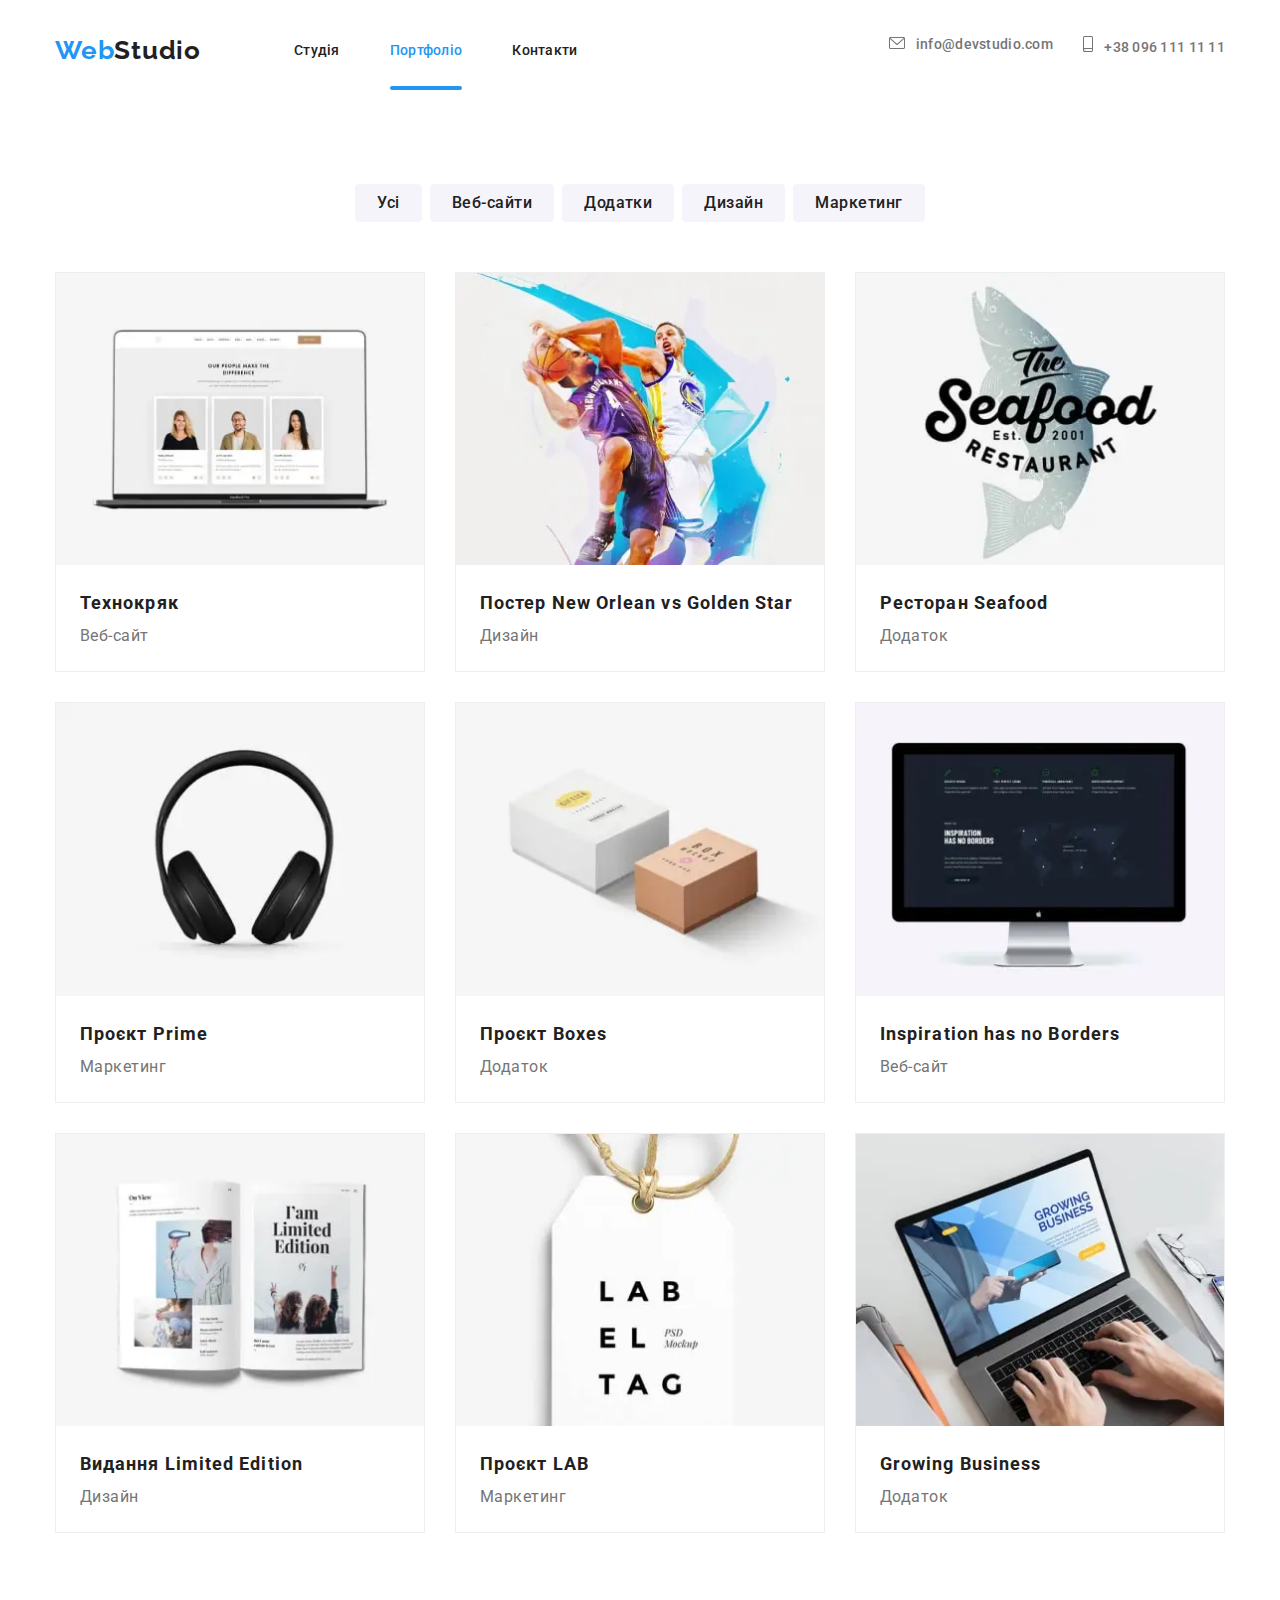
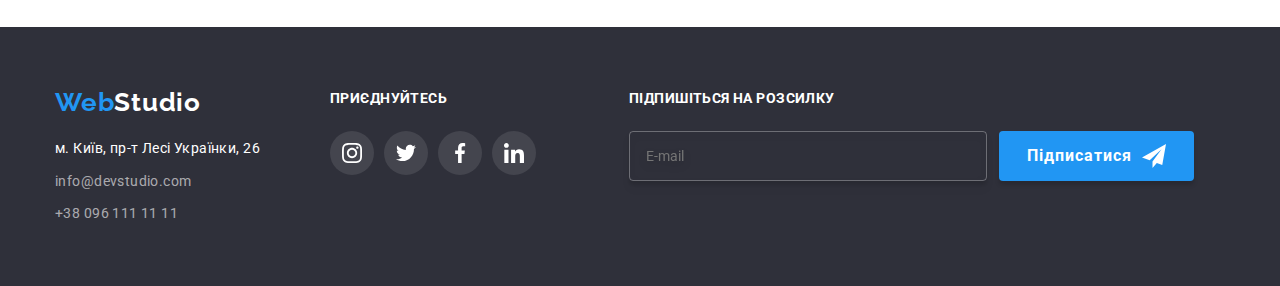
==== portfolio.html @ b82fed61 "Main" ====
<!DOCTYPE html>
<html lang="uk">
<head>
    <meta charset="UTF-8">
    <meta name="viewport" content="width=device-width, initial-scale=1.0">
    <title>Портфоліо</title>
    <link href="https://fonts.googleapis.com/css2?family=Raleway:wght@700&family=Roboto:wght@400;500;700;900&display=swap"
        rel="stylesheet">
    <link rel="stylesheet" href="https://cdnjs.cloudflare.com/ajax/libs/modern-normalize/2.0.0/modern-normalize.min.css">
    <link rel="stylesheet" href="./css/main.min.css">
</head>
<body>
                            <!-- ============================= HEADER ============================= -->
    <header class="header">
        <div class="container header__nav-block">
            <nav class="header__main-nav">
                <a href="./" class="logo">Web<span class="logo__header">Studio</span></a>
                <ul class="header__nav-list">
                    <li class="header__nav-item">
                        <a href="./index.html">Студія</a>
                    </li>
                    <li class="header__nav-item">
                        <a href="./portfolio.html" class="header__nav-active">Портфоліо</a>
                    </li>
                    <li class="header__nav-item">
                        <a href="">Контакти</a>
                        <ul class="submenu">
                            <li class="submenu__item"><a href="" class="submenu__link">Test item 1</a></li>
                            <li class="submenu__item"><a href="" class="submenu__link">Test item 2</a></li>
                            <li class="submenu__item"><a href="" class="submenu__link">Test item 3</a></li>
                            <li class="submenu__item"><a href="" class="submenu__link">Test item 4</a></li>
                            <li class="submenu__item"><a href="" class="submenu__link">Test item 5</a></li>
                            <li class="submenu__item"><a href="" class="submenu__link">Test item 6</a></li>
                        </ul>
                    </li>
                </ul>
            </nav>
            <button class="header__mob-menu-btn js-open-menu" type="button">
                <svg class="header__mob-menu-icon">
                    <use href="./images/sprite.svg#mobile__burger-menu"></use>
                </svg>
            </button>
            <ul class="header__auth-list">
                <li class="header__auth-item">
                    <a href="mailto:info@devstudio.com" class="header__auth-link">
                        <svg class="header__auth-icon-mail">
                            <use href="./images/sprite.svg#icon-header_envelope"></use>
                        </svg>
                        info@devstudio.com
                    </a>
                </li>
                <li class="header__auth-item">
                    <a href="tel:+380961111111" class="header__auth-link">
                        <svg class="header__auth-icon-phone">
                            <use href="./images/sprite.svg#icon-header_smartphone"></use>
                        </svg>
                        +38 096 111 11 11
                    </a>
                </li>
            </ul>
        </div>
        <div class="mobile-menu js-menu-container">
            <button class="mobile-menu__close js-close-menu" type="button">
                <svg class="mobile-menu__icon">
                    <use href="./images/sprite.svg#icon-modal-close"></use>
                </svg>
            </button>
            <ul class="mobile-menu__list">
                <li class="mobile-menu__item">
                    <a href="./index.html" class="header__nav-active">Студія</a>
                </li>
                <li class="mobile-menu__item">
                    <a href="./portfolio.html">Портфоліо</a>
                </li>
                <li class="mobile-menu__item">
                    <a href="">Контакти</a>
                </li>
            </ul>
            <ul class="mobile-menu__auth">
                <li class="auth-menu__phone">
                    <a href="tel:+380961111111" class="auth-menu__link">+38 096 111 11 11</a>
                </li>
                <li class="auth-menu__mail">
                    <a href="mailto:info@devstudio.com" class="auth-menu__link">info@devstudio.com</a>
                </li>
            </ul>
            <ul class="mobile-menu__socials">
                <li class="mobile-menu__socials-item">
                    <a href="https://www.instagram.com" class="socials-item__link">Instagram</a>
                </li>
                <li class="mobile-menu__socials-item">
                    <a href="https://www.twitter.com" class="socials-item__link">Twitter</a>
                </li>
                <li class="mobile-menu__socials-item">
                    <a href="https://www.facebook.com" class="socials-item__link">Facebook</a>
                </li>
                <li class="mobile-menu__socials-item">
                    <a href="https://www.linkedin.com" class="socials-item__link">Linkedin</a>
                </li>
            </ul>
        </div>
    </header>

    <main>
                            <!-- ============================= BUTTONS BLOCK ============================= -->

        <section>
            <div class="container buttn__section">
                <h1 class="section__title visually-hidden">Buttons block</h1>
                <ul class="button__list">
                    <li class="sort__item">
                        <button type="button" class="sort__button">Усі</button>
                    </li>
                    <li class="sort__item">
                        <button type="button" class="sort__button">Веб-сайти</button>
                    </li>
                    <li class="sort__item">
                        <button type="button" class="sort__button">Додатки</button>
                    </li>
                    <li class="sort__item">
                        <button type="button" class="sort__button">Дизайн</button>
                    </li>
                    <li class="sort__item">
                        <button type="button" class="sort__button">Маркетинг</button>
                    </li>
                </ul>
            </div>
        </section>

        <section>
            <div class="container">
                <h2 class="section__title visually-hidden">Grid</h2>
                <ul class="grid">
                    <li class="product">
                        <a href="">
                            <div class="product__thumb">
                                <picture>
                                    <source srcset="./images/img/desktop/port_desk/port_desk1WP.webp 1x, 
                                                    ./images/img/desktop/port_desk/port_desk1@2xWP.webp 2x"
                                                    media="(min-width:1200px)" type="image/webp">
                                    <source srcset="./images/img/desktop/port_desk/port_desk1.jpg 1x, 
                                                    ./images/img/desktop/port_desk/port_desk1@2x.jpg 2x"
                                                    media="(min-width:1200px)">
                                    <source srcset="./images/img/tablet/port_tabl/port_tabl1WP.webp 1x, 
                                                    ./images/img/tablet/port_tabl/port_tabl1@2xWP.webp 2x"
                                                    media="(min-width:768px)" type="image/webp">
                                    <source srcset="./images/img/tablet/port_tabl/port_tabl1.jpg 1x, 
                                                    ./images/img/tablet/port_tabl/port_tabl1@2x.jpg 2x"
                                                    media="(min-width:768px)">
                                    <source srcset="./images/img/mobile/port_mob/port_mob1WP.webp 1x, 
                                                    ./images/img/mobile/port_mob/port_mob1@2xWP.webp 2x"
                                                    media="(min-width:320px)" type="image/webp">
                                    <source srcset="./images/img/mobile/port_mob/port_mob1.jpg 1x, 
                                                    ./images/img/mobile/port_mob/port_mob1@2x.jpg 2x"
                                                    media="(min-width:320px)">
                                    <img src="./images/img/tablet/port_tabl/port_tabl1.jpg" alt="Сладкая булочка">
                                </picture>
                                <div class="product__overlay">
                                    <p class="overlay__text">Ресурс пропонує комплексні пропозиції з різним рівнем функціоналу та сервісів.
                                    Все це дозволить відвідувачу отримати вичерпні відомості про компанію чи приватну особу.</p>
                                </div>
                            </div>
                            <div class="product__meta">
                                <h2 class="product__title">Технокряк</h2>
                                <p class="product__detail">Веб-сайт</p>
                            </div>
                        </a>
                    </li>
                    <li class="product">
                        <a href="">
                            <div class="product__thumb">
                                <picture>
                                    <source srcset="./images/img/desktop/port_desk/port_desk2WP.webp 1x, 
                                                    ./images/img/desktop/port_desk/port_desk2@2xWP.webp 2x"
                                                    media="(min-width:1200px)" type="image/webp">
                                    <source srcset="./images/img/desktop/port_desk/port_desk2.jpg 1x, 
                                                    ./images/img/desktop/port_desk/port_desk2@2x.jpg 2x"
                                                    media="(min-width:1200px)">
                                    <source srcset="./images/img/tablet/port_tabl/port_tabl2WP.webp 1x, 
                                                    ./images/img/tablet/port_tabl/port_tabl2@2xWP.webp 2x"
                                                    media="(min-width:768px)" type="image/webp">
                                    <source srcset="./images/img/tablet/port_tabl/port_tabl2.jpg 1x, 
                                                    ./images/img/tablet/port_tabl/port_tabl2@2x.jpg 2x"
                                                    media="(min-width:768px)">
                                    <source srcset="./images/img/mobile/port_mob/port_mob2WP.webp 1x, 
                                                    ./images/img/mobile/port_mob/port_mob2@2xWP.webp 2x"
                                                    media="(min-width:320px)" type="image/webp">
                                    <source srcset="./images/img/mobile/port_mob/port_mob2.jpg 1x, 
                                                    ./images/img/mobile/port_mob/port_mob2@2x.jpg 2x"
                                                    media="(min-width:320px)">
                                    <img src="./images/img/tablet/port_tabl/port_tabl2.jpg" alt="Сладкая булочка">
                                </picture>
                                <div class="product__overlay">
                                    <p class="overlay__text">Ресурс пропонує комплексні пропозиції з різним рівнем функціоналу та сервісів.
                                        Все це дозволить відвідувачу отримати вичерпні відомості про компанію чи приватну особу.</p>
                                </div>
                            </div>
                            <div class="product__meta">
                                <h2 class="product__title">Постер New Orlean vs Golden Star</h2>
                                <p class="product__detail">Дизайн</p>
                            </div>
                        </a>
                    </li>
                    <li class="product">
                        <a href="">
                            <div class="product__thumb">
                                <picture>
                                    <source srcset="./images/img/desktop/port_desk/port_desk3WP.webp 1x, 
                                                    ./images/img/desktop/port_desk/port_desk3@2xWP.webp 2x"
                                                    media="(min-width:1200px)" type="image/webp">
                                    <source srcset="./images/img/desktop/port_desk/port_desk3.jpg 1x, 
                                                    ./images/img/desktop/port_desk/port_desk3@2x.jpg 2x"
                                                    media="(min-width:1200px)">
                                    <source srcset="./images/img/tablet/port_tabl/port_tabl3WP.webp 1x, 
                                                    ./images/img/tablet/port_tabl/port_tabl3@2xWP.webp 2x"
                                                    media="(min-width:768px)" type="image/webp">
                                    <source srcset="./images/img/tablet/port_tabl/port_tabl3.jpg 1x, 
                                                    ./images/img/tablet/port_tabl/port_tabl3@2x.jpg 2x"
                                                    media="(min-width:768px)">
                                    <source srcset="./images/img/mobile/port_mob/port_mob3WP.webp 1x, 
                                                    ./images/img/mobile/port_mob/port_mob3@2xWP.webp 2x"
                                                    media="(min-width:320px)" type="image/webp">
                                    <source srcset="./images/img/mobile/port_mob/port_mob3.jpg 1x, 
                                                    ./images/img/mobile/port_mob/port_mob3@2x.jpg 2x"
                                                    media="(min-width:320px)">
                                    <img src="./images/img/tablet/port_tabl/port_tabl3.jpg" alt="Сладкая булочка">
                                </picture>
                                <div class="product__overlay">
                                    <p class="overlay__text">Ресурс пропонує комплексні пропозиції з різним рівнем функціоналу та сервісів.
                                        Все це дозволить відвідувачу отримати вичерпні відомості про компанію чи приватну особу.</p>
                                </div>
                            </div>
                            <div class="product__meta">
                                <h2 class="product__title">Ресторан Seafood</h2>
                                <p class="product__detail">Додаток</p>
                            </div>
                        </a>
                    </li>
                    <li class="product">
                        <a href="">
                            <div class="product__thumb">
                                <picture>
                                    <source srcset="./images/img/desktop/port_desk/port_desk4WP.webp 1x, 
                                                    ./images/img/desktop/port_desk/port_desk4@2xWP.webp 2x"
                                                    media="(min-width:1200px)" type="image/webp">
                                    <source srcset="./images/img/desktop/port_desk/port_desk4.jpg 1x, 
                                                    ./images/img/desktop/port_desk/port_desk4@2x.jpg 2x"
                                                    media="(min-width:1200px)">
                                    <source srcset="./images/img/tablet/port_tabl/port_tabl4WP.webp 1x, 
                                                    ./images/img/tablet/port_tabl/port_tabl4@2xWP.webp 2x"
                                                    media="(min-width:768px)" type="image/webp">
                                    <source srcset="./images/img/tablet/port_tabl/port_tabl4.jpg 1x, 
                                                    ./images/img/tablet/port_tabl/port_tabl4@2x.jpg 2x"
                                                    media="(min-width:768px)">
                                    <source srcset="./images/img/mobile/port_mob/port_mob4WP.webp 1x, 
                                                    ./images/img/mobile/port_mob/port_mob4@2xWP.webp 2x"
                                                    media="(min-width:320px)" type="image/webp">
                                    <source srcset="./images/img/mobile/port_mob/port_mob4.jpg 1x, 
                                                    ./images/img/mobile/port_mob/port_mob4@2x.jpg 2x"
                                                    media="(min-width:320px)">
                                    <img src="./images/img/tablet/port_tabl/port_tabl4.jpg" alt="Сладкая булочка">
                                </picture>
                                <div class="product__overlay">
                                    <p class="overlay__text">Ресурс пропонує комплексні пропозиції з різним рівнем функціоналу та сервісів.
                                        Все це дозволить відвідувачу отримати вичерпні відомості про компанію чи приватну особу.</p>
                                </div>
                            </div>
                            <div class="product__meta">
                                <h2 class="product__title">Проєкт Prime</h2>
                                <p class="product__detail">Маркетинг</p>
                            </div>
                        </a>
                    </li>
                    <li class="product">
                        <a href="">
                            <div class="product__thumb">
                                <picture>
                                    <source srcset="./images/img/desktop/port_desk/port_desk5WP.webp 1x, 
                                                    ./images/img/desktop/port_desk/port_desk5@2xWP.webp 2x"
                                                    media="(min-width:1200px)" type="image/webp">
                                    <source srcset="./images/img/desktop/port_desk/port_desk5.jpg 1x, 
                                                    ./images/img/desktop/port_desk/port_desk5@2x.jpg 2x"
                                                    media="(min-width:1200px)">
                                    <source srcset="./images/img/tablet/port_tabl/port_tabl5WP.webp 1x, 
                                                    ./images/img/tablet/port_tabl/port_tabl5@2xWP.webp 2x"
                                                    media="(min-width:768px)" type="image/webp">
                                    <source srcset="./images/img/tablet/port_tabl/port_tabl5.jpg 1x, 
                                                    ./images/img/tablet/port_tabl/port_tabl5@2x.jpg 2x"
                                                    media="(min-width:768px)">
                                    <source srcset="./images/img/mobile/port_mob/port_mob5WP.webp 1x, 
                                                    ./images/img/mobile/port_mob/port_mob5@2xWP.webp 2x"
                                                    media="(min-width:320px)" type="image/webp">
                                    <source srcset="./images/img/mobile/port_mob/port_mob5.jpg 1x, 
                                                    ./images/img/mobile/port_mob/port_mob5@2x.jpg 2x"
                                                    media="(min-width:320px)">
                                    <img src="./images/img/tablet/port_tabl/port_tabl5.jpg" alt="Сладкая булочка">
                                </picture>
                                <div class="product__overlay">
                                    <p class="overlay__text">Ресурс пропонує комплексні пропозиції з різним рівнем функціоналу та сервісів.
                                        Все це дозволить відвідувачу отримати вичерпні відомості про компанію чи приватну особу.</p>
                                </div>
                            </div>
                            <div class="product__meta">
                                <h2 class="product__title">Проєкт Boxes</h2>
                                <p class="product__detail">Додаток</p>
                            </div>
                        </a>
                    </li>
                    <li class="product">
                        <a href="">
                            <div class="product__thumb">
                                <picture>
                                    <source srcset="./images/img/desktop/port_desk/port_desk6WP.webp 1x, 
                                                    ./images/img/desktop/port_desk/port_desk6@2xWP.webp 2x"
                                                    media="(min-width:1200px)" type="image/webp">
                                    <source srcset="./images/img/desktop/port_desk/port_desk6.jpg 1x, 
                                                    ./images/img/desktop/port_desk/port_desk6@2x.jpg 2x"
                                                    media="(min-width:1200px)">
                                    <source srcset="./images/img/tablet/port_tabl/port_tabl6WP.webp 1x, 
                                                    ./images/img/tablet/port_tabl/port_tabl6@2xWP.webp 2x"
                                                    media="(min-width:768px)" type="image/webp">
                                    <source srcset="./images/img/tablet/port_tabl/port_tabl6.jpg 1x, 
                                                    ./images/img/tablet/port_tabl/port_tabl6@2x.jpg 2x"
                                                    media="(min-width:768px)">
                                    <source srcset="./images/img/mobile/port_mob/port_mob6WP.webp 1x, 
                                                    ./images/img/mobile/port_mob/port_mob6@2xWP.webp 2x"
                                                    media="(min-width:320px)" type="image/webp">
                                    <source srcset="./images/img/mobile/port_mob/port_mob6.jpg 1x, 
                                                    ./images/img/mobile/port_mob/port_mob6@2x.jpg 2x"
                                                    media="(min-width:320px)">
                                    <img src="./images/img/tablet/port_tabl/port_tabl6.jpg" alt="Сладкая булочка">
                                </picture>
                                <div class="product__overlay">
                                    <p class="overlay__text">Ресурс пропонує комплексні пропозиції з різним рівнем функціоналу та сервісів.
                                        Все це дозволить відвідувачу отримати вичерпні відомості про компанію чи приватну особу.</p>
                                </div>
                            </div>
                            <div class="product__meta">
                                <h2 class="product__title">Inspiration has no Borders</h2>
                                <p class="product__detail">Веб-сайт</p>
                            </div>
                        </a>
                    </li>
                    <li class="product">
                        <a href="">
                            <div class="product__thumb">
                                <picture>
                                    <source srcset="./images/img/desktop/port_desk/port_desk7WP.webp 1x, 
                                                    ./images/img/desktop/port_desk/port_desk7@2xWP.webp 2x"
                                                    media="(min-width:1200px)" type="image/webp">
                                    <source srcset="./images/img/desktop/port_desk/port_desk7.jpg 1x, 
                                                    ./images/img/desktop/port_desk/port_desk7@2x.jpg 2x"
                                                    media="(min-width:1200px)">
                                    <source srcset="./images/img/tablet/port_tabl/port_tabl7WP.webp 1x, 
                                                    ./images/img/tablet/port_tabl/port_tabl7@2xWP.webp 2x"
                                                    media="(min-width:768px)" type="image/webp">
                                    <source srcset="./images/img/tablet/port_tabl/port_tabl7.jpg 1x, 
                                                    ./images/img/tablet/port_tabl/port_tabl7@2x.jpg 2x"
                                                    media="(min-width:768px)">
                                    <source srcset="./images/img/mobile/port_mob/port_mob7WP.webp 1x, 
                                                    ./images/img/mobile/port_mob/port_mob7@2xWP.webp 2x"
                                                    media="(min-width:320px)" type="image/webp">
                                    <source srcset="./images/img/mobile/port_mob/port_mob7.jpg 1x, 
                                                    ./images/img/mobile/port_mob/port_mob7@2x.jpg 2x"
                                                    media="(min-width:320px)">
                                    <img src="./images/img/tablet/port_tabl/port_tabl7.jpg" alt="Сладкая булочка">
                                </picture>
                                <div class="product__overlay">
                                    <p class="overlay__text">Ресурс пропонує комплексні пропозиції з різним рівнем функціоналу та сервісів.
                                        Все це дозволить відвідувачу отримати вичерпні відомості про компанію чи приватну особу.</p>
                                </div>
                            </div>
                            <div class="product__meta">
                                <h2 class="product__title">Видання Limited Edition</h2>
                                <p class="product__detail">Дизайн</p>
                            </div>
                        </a>
                    </li>
                    <li class="product">
                        <a href="">
                            <div class="product__thumb">
                                <picture>
                                    <source srcset="./images/img/desktop/port_desk/port_desk8WP.webp 1x, 
                                                    ./images/img/desktop/port_desk/port_desk8@2xWP.webp 2x"
                                                    media="(min-width:1200px)" type="image/webp">
                                    <source srcset="./images/img/desktop/port_desk/port_desk8.jpg 1x, 
                                                    ./images/img/desktop/port_desk/port_desk8@2x.jpg 2x"
                                                    media="(min-width:1200px)">
                                    <source srcset="./images/img/tablet/port_tabl/port_tabl8WP.webp 1x, 
                                                    ./images/img/tablet/port_tabl/port_tabl8@2xWP.webp 2x"
                                                    media="(min-width:768px)" type="image/webp">
                                    <source srcset="./images/img/tablet/port_tabl/port_tabl8.jpg 1x, 
                                                    ./images/img/tablet/port_tabl/port_tabl8@2x.jpg 2x"
                                                    media="(min-width:768px)">
                                    <source srcset="./images/img/mobile/port_mob/port_mob8WP.webp 1x, 
                                                    ./images/img/mobile/port_mob/port_mob8@2xWP.webp 2x"
                                                    media="(min-width:320px)" type="image/webp">
                                    <source srcset="./images/img/mobile/port_mob/port_mob8.jpg 1x, 
                                                    ./images/img/mobile/port_mob/port_mob8@2x.jpg 2x"
                                                    media="(min-width:320px)">
                                    <img src="./images/img/tablet/port_tabl/port_tabl8.jpg" alt="Сладкая булочка">
                                </picture>
                                <div class="product__overlay">
                                    <p class="overlay__text">Ресурс пропонує комплексні пропозиції з різним рівнем функціоналу та сервісів.
                                        Все це дозволить відвідувачу отримати вичерпні відомості про компанію чи приватну особу.</p>
                                </div>
                            </div>
                            <div class="product__meta">
                                <h2 class="product__title">Проєкт LAB</h2>
                                <p class="product__detail">Маркетинг</p>
                            </div>
                        </a>
                    </li>
                    <li class="product">
                        <a href="">
                            <div class="product__thumb">
                                <picture>
                                    <source srcset="./images/img/desktop/port_desk/port_desk9WP.webp 1x, 
                                                    ./images/img/desktop/port_desk/port_desk9@2xWP.webp 2x"
                                                    media="(min-width:1200px)" type="image/webp">
                                    <source srcset="./images/img/desktop/port_desk/port_desk9.jpg 1x, 
                                                    ./images/img/desktop/port_desk/port_desk9@2x.jpg 2x"
                                                    media="(min-width:1200px)">
                                    <source srcset="./images/img/tablet/port_tabl/port_tabl9WP.webp 1x, 
                                                    ./images/img/tablet/port_tabl/port_tabl9@2xWP.webp 2x"
                                                    media="(min-width:768px)" type="image/webp">
                                    <source srcset="./images/img/tablet/port_tabl/port_tabl9.jpg 1x, 
                                                    ./images/img/tablet/port_tabl/port_tabl9@2x.jpg 2x"
                                                    media="(min-width:768px)">
                                    <source srcset="./images/img/mobile/port_mob/port_mob9WP.webp 1x, 
                                                    ./images/img/mobile/port_mob/port_mob9@2xWP.webp 2x"
                                                    media="(min-width:320px)" type="image/webp">
                                    <source srcset="./images/img/mobile/port_mob/port_mob9.jpg 1x, 
                                                    ./images/img/mobile/port_mob/port_mob9@2x.jpg 2x"
                                                    media="(min-width:320px)">
                                    <img src="./images/img/tablet/port_tabl/port_tabl9.jpg" alt="Сладкая булочка">
                                </picture>
                                <div class="product__overlay">
                                    <p class="overlay__text">Ресурс пропонує комплексні пропозиції з різним рівнем функціоналу та сервісів.
                                        Все це дозволить відвідувачу отримати вичерпні відомості про компанію чи приватну особу.</p>
                                </div>
                            </div>
                            <div class="product__meta">
                                <h2 class="product__title">Growing Business</h2>
                                <p class="product__detail">Додаток</p>
                            </div>
                        </a>
                    </li>
                </ul>
            </div>
        </section>

    </main>

                            <!-- ============================= FOOTER ============================= -->
    <footer class="footer">
        <div class="footer__container container">
            <div class="footer__address-block">
                <a href="./" class="logo">Web<span class="logo__footer">Studio</span></a>
                <address class="footer__address">
                    <ul class="footer__address__list">
                        <li class="footer__address__item">
                            <p class="footer__address">м. Київ, пр-т Лесі Українки, 26</p>
                        </li>
                        <li class="footer__address__item">
                            <a href="maito:info@devstudio.com" class="footer__address__meta">info@devstudio.com</a>
                        </li>
                        <li class="footer__address__item">
                            <a href="tel:+380961111111" class="footer__address__meta">+38 096 111 11 11</a>
                        </li>
                    </ul>
                </address>
            </div>
            <div class="footer__socials-block">
                <b class="footer__socials__title">приєднуйтесь</b>
                <ul class="footer__socials__list">
                    <li class="footer__socials__item">
                        <a href="https://www.instagram.com/" class="footer__socials__link">
                            <svg class="footer__socials__icon">
                                <use href="./images/sprite.svg#icon-footer1insta"></use>
                            </svg>
                        </a>
                    </li>
                    <li class="footer__socials__item">
                        <a href="https://twitter.com/" class="footer__socials__link">
                            <svg class="footer__socials__icon">
                                <use href="./images/sprite.svg#icon-footer2twi"></use>
                            </svg>
                        </a>
                    </li>
                    <li class="footer__socials__item">
                        <a href="https://www.facebook.com/" class="footer__socials__link">
                            <svg class="footer__socials__icon">
                                <use href="./images/sprite.svg#icon-footer3fb"></use>
                            </svg>
                        </a>
                    </li>
                    <li class="footer__socials__item">
                        <a href="https://www.linkedin.com/" class="footer__socials__link">
                            <svg class="footer__socials__icon">
                                <use href="./images/sprite.svg#icon-footer4lin"></use>
                            </svg>
                        </a>
                    </li>
                </ul>
            </div>
            <div class="footer__signup-block">
                <b class="footer__signup__title">Підпишіться на розсилку</b>
                <form class="footer__signup__form">
                    <input type="email" name="mail" class="footer__signup__field" placeholder="E-mail">
                    <button type="submit" class="button footer__button">
                        <span class="footer__button__text">Підписатися</span>
                        <svg class="footer__signup__icon">
                           <use href="./images/sprite.svg#footer-tg-signup"></use>
                        </svg>                        
                    </button>
                </form>                
            </div>
        </div>
    </footer>

</body>
</html>
---- css/main.min.css ----
:root{--icon-grey: #AFB1B8;--text-grey: #757575;--accent-blue: #2196f3;--main-white: #ffffff;--main-black: #212121;--footer-background: #2F303A;--card-set-gap: 30px}.visually-hidden{position:absolute;clip:rect(1px 1px 1px 1px);clip:rect(1px, 1px, 1px, 1px);padding:0;border:0;height:1px;width:1px;overflow:hidden}body{background-color:var(--main-white);font-family:"Roboto",sans-serif;font-size:14px;line-height:1.71;letter-spacing:.48px;color:var(--main-black)}h1,h2,h3,h4,h5,h6,p{margin:0}ul{margin:0;padding:0;list-style:none;text-decoration:none}a{text-decoration:none;color:inherit}img{display:block;max-width:100%;height:auto}.container{padding-left:15px;padding-right:15px}@media screen and (min-width: 480px){.container{width:480px;margin:0 auto}}@media screen and (min-width: 768px){.container{width:768px}}@media screen and (min-width: 1200px){.container{width:1200px;margin-left:auto;margin-right:auto;margin-bottom:94px}}.logo{font-size:24px;font-weight:700;line-height:normal;letter-spacing:.72px;color:var(--accent-blue);font-family:"Raleway";font-style:normal}.logo__header{color:var(--main-black)}.logo__footer{color:var(--main-white)}@media screen and (min-width: 1200px){.logo{font-size:26px;letter-spacing:.78px}}.button{cursor:pointer;text-decoration:none;font-family:inherit;text-align:center;border:none}.section__title{font-size:36px;font-weight:700;line-height:normal;letter-spacing:1.08px;color:var(--main-black);text-align:center;font-style:normal;margin-bottom:50px}.backdrop{position:fixed;top:0;left:0;width:100%;height:100%;background:rgba(0,0,0,.2);opacity:1;transition:opacity 500ms cubic-bezier(0.4, 0, 0.2, 1)}.backdrop.is-hidden{opacity:0;pointer-events:none}.hp__modal{position:absolute;top:50%;left:50%;transform:translate(-50%, -50%);border-radius:4px;background-color:var(--main-white);box-shadow:0px 2px 1px 0px rgba(0,0,0,.2),0px 1px 1px 0px rgba(0,0,0,.14),0px 1px 3px 0px rgba(0,0,0,.12)}@media screen and (max-width: 767px){.hp__modal{max-width:450px;height:609px}}@media screen and (min-width: 1199px){.hp__modal{width:528px;height:581px}}.modal__close-button{position:absolute;display:block;width:30px;height:30px;border-radius:50%;top:8px;right:8px;border:1px solid rgba(0,0,0,.1);background-color:var(--main-white);display:flex;justify-content:center;align-items:center}.modal__close-icon{width:18px;height:18px;fill:var(--main-black)}.modal__close-button:hover .modal__close-icon{fill:var(--accent-blue)}@media screen and (max-width: 767px){.header__nav-list{display:none}.header__auth-list{display:none}}.header-port{border-bottom:1px solid #eee}.header__nav-block{display:flex;align-items:center;margin-bottom:0px;padding-top:10px}@media screen and (max-width: 767px){.header__nav-block{padding-bottom:10px}}.header__mob-menu-icon{width:40px;height:40px;fill:var(--main-black)}.header__mob-menu-btn{margin-left:auto;background-color:rgba(0,0,0,0);border:none;padding:0;width:40px;height:40px}@media screen and (min-width: 768px){.header__mob-menu-btn{display:none}}.header__main-nav{display:flex;align-items:center}@media screen and (min-width: 768px){.header__nav-list{display:flex;margin-left:88px}}@media screen and (min-width: 768px)and (min-width: 1200px){.header__nav-list{margin-left:93px}}@media screen and (min-width: 768px){.header__auth-list{display:flex;margin-left:auto}}.header__nav-item{font-size:14px;font-weight:500;line-height:normal;letter-spacing:.28px;position:relative;display:block;padding-top:32px;padding-bottom:32px;transition:color 250ms cubic-bezier(0.4, 0, 0.2, 1)}.header__nav-item__nav-item-active{color:var(--accent-blue)}.header__nav-item+.header__nav-item{margin-left:50px}.header__nav-item:hover,.header__nav-item:focus{color:var(--accent-blue)}.header__nav-active{color:var(--accent-blue)}.header__nav-active::after{content:"";position:absolute;display:block;left:0;bottom:0;width:100%;height:4px;border-radius:2px;background-color:var(--accent-blue);transform:scaleX(1);transition:transform 500ms cubic-bezier(0.4, 0, 0.2, 1)}.header__nav-active:hover::after,.header__nav-active:focus::after{transform:scaleX(2)}@media screen and (min-width: 768px){.header__auth-list{display:flex;margin-left:auto}}@media screen and (max-width: 1199px){.header__auth-list{flex-direction:column}}.header__auth-item{font-size:14px;font-weight:500;line-height:normal;letter-spacing:.28px;color:var(--text-grey);margin-bottom:10px}@media screen and (min-width: 1200px){.header__auth-item+.header__auth-item{margin-left:30px}}.header__auth-link{transition:color 250ms cubic-bezier(0.4, 0, 0.2, 1)}.header__auth-link:hover,.header__auth-link:focus{color:var(--accent-blue)}.header__auth-icon-mail{fill:var(--text-grey);width:16px;height:12px;margin-right:8px}.header__auth-link:hover .header__auth-icon-mail{fill:var(--accent-blue)}.header__auth-icon-phone{fill:var(--text-grey);width:10px;height:16px;margin-right:8px}.header__auth-link:hover .header__auth-icon-phone{fill:var(--accent-blue)}.submenu{position:absolute;padding:0;margin:0;background-color:rgba(245,244,250,.3);display:none;border:2px solid var(--accent-blue);top:100%;left:0}.header__nav-item:hover .submenu{display:block}.submenu__item{padding-top:10px;padding-bottom:10px;width:164px;text-transform:uppercase;color:var(--main-black);transition:color 500ms cubic-bezier(0.4, 0, 0.2, 1)}.submenu__item:hover{color:var(--accent-blue)}.mobile-menu{position:fixed;top:0;left:50%;transform:translateX(-50%);transition:transform 250ms cubic-bezier(0.4, 0, 0.2, 1);width:100vw;height:100vh;max-width:480px;background-color:bisque;opacity:0;visibility:none;pointer-events:none;padding-top:48px;padding-bottom:48px;padding-left:20px}.mobile-menu__close{position:absolute;top:10px;right:15px;width:40px;height:40px;border:none;background:rgba(0,0,0,0);padding:0}.mobile-menu__icon{width:40px;height:40px}.is-open{opacity:1;visibility:visible;pointer-events:auto}.mobile-menu__item{font-size:40px;font-weight:500;line-height:normal;letter-spacing:.8px;color:var(--main-black)}.mobile-menu__item+.mobile-menu__item{margin-top:32px}.mobile-menu__item:hover,.mobile-menu__item:focus{color:var(--accent-blue)}.mobile-menu__auth{margin-top:260px;margin-bottom:64px}.auth-menu__phone{font-size:34px;font-weight:500;line-height:normal;letter-spacing:.68px;color:var(--accent-blue);margin-bottom:32px}.auth-menu__mail{font-size:24px;font-weight:500;line-height:normal;letter-spacing:.48px;color:var(--text-grey)}.mobile-menu__socials{display:flex;align-items:center}.mobile-menu__socials-item{display:flex;align-items:center}.mobile-menu__socials-item:not(:last-child)::after{content:"";display:inline-block;width:1px;height:22px;background:rgba(33,33,33,.2);margin-left:10px;margin-right:10px}.socials-item__link{font-size:18px;font-weight:500;line-height:1.22;letter-spacing:.36px;color:var(--accent-blue)}.hero{background-repeat:no-repeat;background-size:cover;background-position:center;text-align:center;margin-left:auto;margin-right:auto}@media screen and (max-width: 767px){.hero{max-width:480px;padding-top:118px;padding-bottom:118px;background-image:linear-gradient(to right, rgba(47, 48, 58, 0.4), rgba(47, 48, 58, 0.4)),url(../../images/img/mobile/hero_fon_mob.jpg)}}@media screen and (max-width: 767px)and (min-device-pixel-ratio: 2),screen and (max-width: 767px)and (min-resolution: 192dpi),screen and (max-width: 767px)and (min-resolution: 2dppx){.hero{background-image:linear-gradient(to right, rgba(47, 48, 58, 0.4), rgba(47, 48, 58, 0.4)),url(../../images/img/mobile/hero_fon_mob@2x.jpg)}}@media screen and (min-width: 768px)and (max-width: 1199px){.hero{width:768px;padding:118px 204px;background-image:linear-gradient(0deg, rgba(47, 48, 58, 0.4), rgba(47, 48, 58, 0.4)),url(../../images/img/tablet/hero_fon_tab.jpg)}}@media screen and (min-width: 768px)and (max-width: 1199px)and (min-device-pixel-ratio: 2),screen and (min-width: 768px)and (max-width: 1199px)and (min-resolution: 192dpi),screen and (min-width: 768px)and (max-width: 1199px)and (min-resolution: 2dppx){.hero{background-image:linear-gradient(0deg, rgba(47, 48, 58, 0.4), rgba(47, 48, 58, 0.4)),url(../../images/img/tablet/hero_fon_tab@2x.jpg)}}@media screen and (min-width: 1200px){.hero{max-width:1600px;height:600px;padding-top:200px;margin-bottom:94px;background-image:linear-gradient(0deg, rgba(47, 48, 58, 0.4), rgba(47, 48, 58, 0.4)),url(../../images/img/desktop/hero_fon_desk.jpg)}}@media screen and (min-width: 1200px)and (min-device-pixel-ratio: 2),screen and (min-width: 1200px)and (min-resolution: 192dpi),screen and (min-width: 1200px)and (min-resolution: 2dppx){.hero{background-image:linear-gradient(0deg, rgba(47, 48, 58, 0.4), rgba(47, 48, 58, 0.4)),url(../../images/img/desktop/hero_fon_desk@2x.jpg)}}.hero__title{margin-bottom:30px;color:var(--main-white);text-align:center;font-style:normal;text-transform:uppercase}@media screen and (max-width: 1199px){.hero__title{font-size:26px;font-weight:900;line-height:1.61;letter-spacing:1.56px}}@media screen and (min-width: 1200px){.hero__title{font-size:44px;font-weight:900;line-height:1.36;letter-spacing:2.64px}}.hero__button{display:inline-block;font-size:16px;font-weight:700;line-height:1.8;letter-spacing:.96px;background-color:var(--accent-blue);color:var(--main-white);text-align:center;border-radius:4px;box-shadow:0px 4px 4px 0px rgba(0,0,0,.15);transition:color 250ms cubic-bezier(0.4, 0, 0.2, 1) 250ms,background-color 250ms cubic-bezier(0.4, 0, 0.2, 1)}.hero__button:hover,.hero__button:focus{color:var(--accent-blue);background-color:var(--main-white)}@media screen and (max-width: 1199px){.hero__button{padding:10px 24px}}@media screen and (min-width: 1200px){.hero__button{padding:10px 32px}}@media only screen and (max-width: 1199px){.pref__list{margin-top:60px}}@media only screen and (min-width: 768px){.pref__list{display:flex;flex-wrap:wrap}}@media screen and (min-width: 768px){.pref__item:nth-child(2n+0){margin-left:30px}}@media screen and (min-width: 1200px){.pref__item+.pref__item{margin-left:30px}}.pref__blocks{display:flex;justify-content:center;align-items:center;width:100%;height:120px;border-radius:4px;background:#f5f4fa;margin-bottom:30px}@media only screen and (min-width: 480px){.pref__blocks{width:450px}}@media only screen and (min-width: 768px){.pref__blocks{width:354px}}@media only screen and (min-width: 1200px){.pref__blocks{width:270px}}.pref__icon{width:70px;height:70px}.pref__heading{font-size:14px;font-weight:700;line-height:normal;letter-spacing:.42px;color:var(--main-black);text-transform:uppercase;margin-bottom:10px;text-align:center}@media screen and (min-width: 768px){.pref__heading{text-align:left}}.pref__description{font-size:14px;font-weight:400;line-height:1.7;letter-spacing:.42px;color:var(--text-grey);margin-bottom:30px}@media only screen and (min-width: 768px){.pref__description{width:354px}}@media only screen and (min-width: 1200px){.pref__description{width:270px}}@media screen and (max-width: 1199px){.wedo__section{display:none}}.wedo__list{display:flex}.wedo__item+.wedo__item{margin-left:30px}.wedo__thumbs{position:relative;overflow:hidden}.wedo__label{position:absolute;bottom:0;padding-top:27px;height:70px;width:100%;text-align:center;text-transform:uppercase;font-size:14px;font-weight:700;line-height:normal;letter-spacing:.42px;background:rgba(47,48,58,.8);color:var(--main-white);transition:transform 500ms cubic-bezier(0.4, 0, 0.2, 1)}.wedo__thumbs:hover .wedo__label{transform:translateY(100%)}.team__section{background:#f5f4fa}.team__section .container{margin-bottom:0px}@media screen and (max-width: 1199px){.team__section{padding-top:60px;padding-bottom:60px}}@media screen and (min-width: 1200px){.team__section{padding-top:60px;padding-bottom:94px}}@media screen and (max-width: 1199px){.team__title{font-size:28px;font-weight:700;line-height:normal;letter-spacing:.84px;margin-bottom:30px}}@media screen and (min-width: 1200px){.team__title{font-size:36px;font-weight:700;line-height:normal;letter-spacing:1.08px;margin-bottom:30px}}@media screen and (min-width: 768px){.team__list{display:flex;flex-wrap:wrap}}.team__item{margin-left:auto;margin-right:auto}.team__item:not(:last-child){margin-bottom:30px}@media screen and (max-width: 449px){.team__item{width:100%}}@media screen and (min-width: 450px)and (max-width: 767px){.team__item{width:450px}}@media screen and (min-width: 768px)and (max-width: 1199px){.team__item{width:354px}}@media screen and (min-width: 1200px){.team__item .team__item+.team__item{margin-left:30px}}@media screen and (min-width: 768px)and (max-width: 1199px){.team__item:nth-child(2n+0){margin-left:30px}}.team__card{border-radius:0px 0px 4px 4px;background:var(--main-white)}.team__card:hover{box-shadow:0px 2px 1px 0px rgba(0,0,0,.2),0px 1px 1px 0px rgba(0,0,0,.14),0px 1px 3px 0px rgba(0,0,0,.12)}.team__meta{padding:30px 32px}.team__name{font-size:16px;font-weight:500;line-height:normal;letter-spacing:.48px;color:var(--main-black);text-align:center}.team__position{margin-top:10px;font-size:16px;font-weight:400;line-height:normal;letter-spacing:.48px;color:var(--text-grey);text-align:center}.team__socials{display:flex;margin-top:16px;justify-content:center}.team__social-item{display:flex;justify-content:center;align-items:center;height:44px;width:44px;border-radius:50%;transition:background-color 500ms cubic-bezier(0.4, 0, 0.2, 1)}.team__social-item:hover{background-color:var(--accent-blue)}.team__social-item+.team__social-item{margin-left:10px}.team__icon{height:20px;width:20px;fill:var(--icon-grey);transition:fill 500ms cubic-bezier(0.4, 0, 0.2, 1) 250ms}.team__social-item:hover .team__icon{fill:var(--main-white)}@media screen and (max-width: 1199px){.clients__section{padding-top:60px;padding-bottom:60px}}@media screen and (min-width: 1200px){.clients__section{padding-top:94px}}.clients__list{display:flex}@media screen and (max-width: 1199px){.clients__list{flex-wrap:wrap;gap:30px}}.client__item{flex:1 1 calc(50% - 30px);padding:16px 32px;border:1px solid var(--icon-grey);display:flex;justify-content:center;align-items:center}.client__item:hover{border-color:var(--accent-blue)}@media screen and (min-width: 768px)and (max-width: 1199px){.client__item{flex-basis:calc(33.3333333333% - 60px)}}@media screen and (min-width: 1200px){.client__item+.client__item{margin-left:30px}}.client__link{display:flex;justify-content:center;align-items:center}.client__icon{width:106px;height:60px;fill:var(--icon-grey)}.client__item:hover .client__icon{fill:var(--accent-blue)}.footer{background-color:var(--footer-background)}.footer__container{display:flex;margin-bottom:0;padding-top:60px;padding-bottom:60px}@media screen and (max-width: 767px){.footer__container{flex-direction:column;align-items:center}}@media screen and (min-width: 768px)and (max-width: 1199px){.footer__container{flex-wrap:wrap;justify-content:center}}.footer__address-block{display:flex;flex-direction:column}@media screen and (max-width: 1199px){.footer__address-block{align-items:center;text-align:center}}.footer__address__list{margin-top:20px}.footer__address{font-size:14px;font-weight:400;line-height:1.7;letter-spacing:.42px;color:var(--main-white);font-style:normal}.footer__address__meta{font-size:14px;font-weight:400;line-height:1.7;letter-spacing:.42px;color:rgba(255,255,255,.6);font-style:normal}.footer__address__item+.footer__address__item{margin-top:9px}@media screen and (max-width: 767px){.footer__socials-block{margin-top:60px;text-align:center}}@media screen and (min-width: 768px)and (max-width: 1199px){.footer__socials-block{margin-left:165px;text-align:center}}@media screen and (min-width: 1199px){.footer__socials-block{margin-left:70px}}.footer__socials__title{font-size:14px;font-weight:700;line-height:normal;letter-spacing:.42px;color:var(--main-white);text-transform:uppercase}.footer__socials__list{display:flex;margin-top:20px}.footer__socials__item+.footer__socials__item{margin-left:10px}.footer__socials__link{display:flex;justify-content:center;align-items:center;height:44px;width:44px;border-radius:50%;background-color:rgba(255,255,255,.1);transition:background-color 500ms cubic-bezier(0.4, 0, 0.2, 1)}.footer__socials__link:hover{background-color:var(--accent-blue)}.footer__socials__icon{height:20px;width:20px}@media screen and (max-width: 1199px){.footer__signup-block{margin-top:60px;text-align:center;align-items:center}}@media screen and (min-width: 1200px){.footer__signup-block{margin-left:93px}}.footer__signup__title{font-size:14px;font-weight:700;line-height:normal;letter-spacing:.42px;color:var(--main-white);text-transform:uppercase}.footer__signup__form{display:flex}@media screen and (max-width: 1199px){.footer__signup__form{flex-direction:column;align-items:center;justify-content:center}}.footer__signup__field{display:block;margin-top:20px;padding:15px 16px;height:50px;border-radius:4px;border:1px solid rgba(255,255,255,.3);background:rgba(33,150,243,0);box-shadow:0px 4px 4px 0px rgba(0,0,0,.15);filter:drop-shadow(0px 4px 4px rgba(0, 0, 0, 0.15));color:var(--text-grey)}.footer__signup__field:focus-within{outline:none}@media screen and (max-width: 449px){.footer__signup__field{width:100%}}@media screen and (min-width: 450px)and (max-width: 1199px){.footer__signup__field{width:450px}}@media screen and (min-width: 1199px){.footer__signup__field{width:358px}}.footer__button{display:flex;align-items:center;margin-top:20px;padding:10px 28px;background-color:var(--accent-blue);color:var(--main-white);text-align:center;border-radius:4px;box-shadow:0px 4px 4px 0px rgba(0,0,0,.15)}@media screen and (max-width: 767px){.footer__button{max-width:200px}}@media screen and (min-width: 1199px){.footer__button{margin-left:12px}}.footer__button__text{font-size:16px;font-weight:700;line-height:1.87;letter-spacing:.96px;text-align:center}.footer__signup__icon{width:24px;height:24px;margin-left:10px}.modal__form{padding:40px;margin-left:auto;margin-right:auto}@media screen and (max-width: 449px){.modal__form{width:100vw;height:609px}}@media screen and (min-width: 450px)and (max-width: 767px){.modal__form{width:450px;height:609px}}@media screen and (min-width: 1199px){.modal__form{width:528px;height:581px}}.modal__title{display:block;margin-bottom:30px;font-size:20px;font-weight:700;line-height:1.5;letter-spacing:.6px;color:var(--main-black);text-align:center}.form__field{position:relative;display:flex;flex-direction:column}.form__label{font-size:12px;font-weight:400;line-height:normal;letter-spacing:.12px;position:absolute;top:12px;left:42px;color:var(--text-grey);transition:transform 500ms cubic-bezier(0.4, 0, 0.2, 1)}.form__field:hover .form__label,.form__field:focus-within .form__label{color:var(--accent-blue)}.form__input{height:40px;margin:0;padding:0;margin-bottom:28px;padding-left:42px;border-radius:4px;border:1px solid rgba(33,33,33,.2)}.form__input:hover,.form__input:focus-within{outline:none;border-color:var(--accent-blue)}.form__input:focus+.form__label,.form__input:not(:placeholder-shown)+.form__label{transform:translateY(-30px) translateX(-30px)}.form__icon{position:absolute;top:11px;left:12px;width:18px;height:18px;fill:var(--main-black)}.form__field:hover .form__icon,.form__field:focus-within .form__icon{fill:var(--accent-blue)}.form__comment{resize:none;height:120px;margin:0;padding:0;border-radius:4px;border:1px solid rgba(33,33,33,.2);padding:12px 42px}.form__checkbox__label{display:block;margin-top:20px;margin-left:9px;font-size:12px;font-weight:400;line-height:normal;letter-spacing:.36px;color:var(--icon-grey);font-style:normal}@media screen and (min-width: 1200px){.form__checkbox__label{font-size:14px;font-weight:400;line-height:1.71;letter-spacing:.42px}}.form__checkbox{position:absolute;height:1px;width:1px;margin:-1px;border:0;padding:0;clip:rect(0 0 0 0);overflow:hidden}.form__checkbox__icon{display:inline-block;margin-right:7px;width:16px;height:15px;outline:none;outline:1px solid var(--main-black);border-radius:4px}.form__checkbox:checked+.form__checkbox__icon{background-color:var(--accent-blue);background-image:url(../images/checkbox_checked.svg);background-size:contain;background-repeat:no-repeat;background-origin:border-box}.form__link{color:var(--accent-blue);text-decoration-line:underline}.modal__button{display:block;margin-top:30px;margin-left:auto;margin-right:auto;padding:10px 52px;border:none;color:var(--main-white);background-color:var(--accent-blue);border-radius:4px;font-size:16px;font-weight:700;line-height:1.87;letter-spacing:.96px;text-align:center;font-style:normal}.modal__button:hover{box-shadow:0px 4px 4px 0px rgba(0,0,0,.15)}@media screen and (max-width: 767px){.buttn__section{padding-top:60px;padding-bottom:40px}}@media screen and (min-width: 768px)and (max-width: 1199px){.buttn__section{padding-top:60px;padding-bottom:30px}}@media screen and (min-width: 1200px){.buttn__section{padding-top:94px;margin-bottom:50px}}.button__list{display:flex;justify-content:center;gap:15px 8px}@media screen and (max-width: 767px){.button__list{flex-wrap:wrap;justify-content:flex-start}}.sort__button{display:inline-block;padding:6px 22px;border-radius:4px;border:none;font-size:16px;font-weight:500;line-height:1.62;letter-spacing:.48px;text-align:center;background-color:#f5f4fa;color:var(--main-black);transition:color 250ms cubic-bezier(0.4, 0, 0.2, 1) 250ms,background-color 250ms cubic-bezier(0.4, 0, 0.2, 1)}.sort__button:hover,.sort__button:focus{color:var(--main-white);background-color:var(--accent-blue);box-shadow:0px 2px 2px 0px rgba(0,0,0,.12),0px 1px 2px 0px rgba(0,0,0,.08),0px 3px 1px 0px rgba(0,0,0,.1)}@media screen and (max-width: 767px){.grid{margin-bottom:30px}}@media screen and (min-width: 768px)and (max-width: 1199px){.grid{display:flex;flex-wrap:wrap;gap:30px;margin-bottom:60px}}@media screen and (min-width: 1200px){.grid{display:flex;flex-wrap:wrap;margin-top:calc(-1*var(--card-set-gap));margin-left:calc(-1*var(--card-set-gap))}}.product{border:1px solid #eee;background:#fff}.product:hover{box-shadow:1px 4px 6px 0px rgba(0,0,0,.16),0px 4px 4px 0px rgba(0,0,0,.06),0px 1px 1px 0px rgba(0,0,0,.12)}@media screen and (max-width: 767px){.product{margin-bottom:30px}}@media screen and (min-width: 768px){.product{flex-basis:calc(50% - 30px)}}@media screen and (min-width: 1200px){.product{flex-basis:calc(33.3333333333% - 30px);margin-left:var(--card-set-gap);margin-top:var(--card-set-gap)}}.product__meta{padding:20px 24px}.product__meta .product__title{font-size:18px;font-weight:700;line-height:2;letter-spacing:1.08px}.product__meta .product__detail{font-size:16px;font-weight:400;line-height:1.87;letter-spacing:.48px;color:var(--text-grey)}.product__thumb{position:relative;overflow:hidden}.product__overlay{position:absolute;display:inline-block;width:100%;height:100%;bottom:0;left:0;background:rgba(33,150,243,.9);transform:translateY(101%);transition:transform 750ms cubic-bezier(0.4, 0, 0.2, 1)}.product:hover .product__overlay{transform:translateY(0)}.overlay__text{padding:63px 24px;font-size:18px;font-weight:400;line-height:1.5;letter-spacing:.54px;color:var(--main-white)}/*# sourceMappingURL=main.min.css.map */
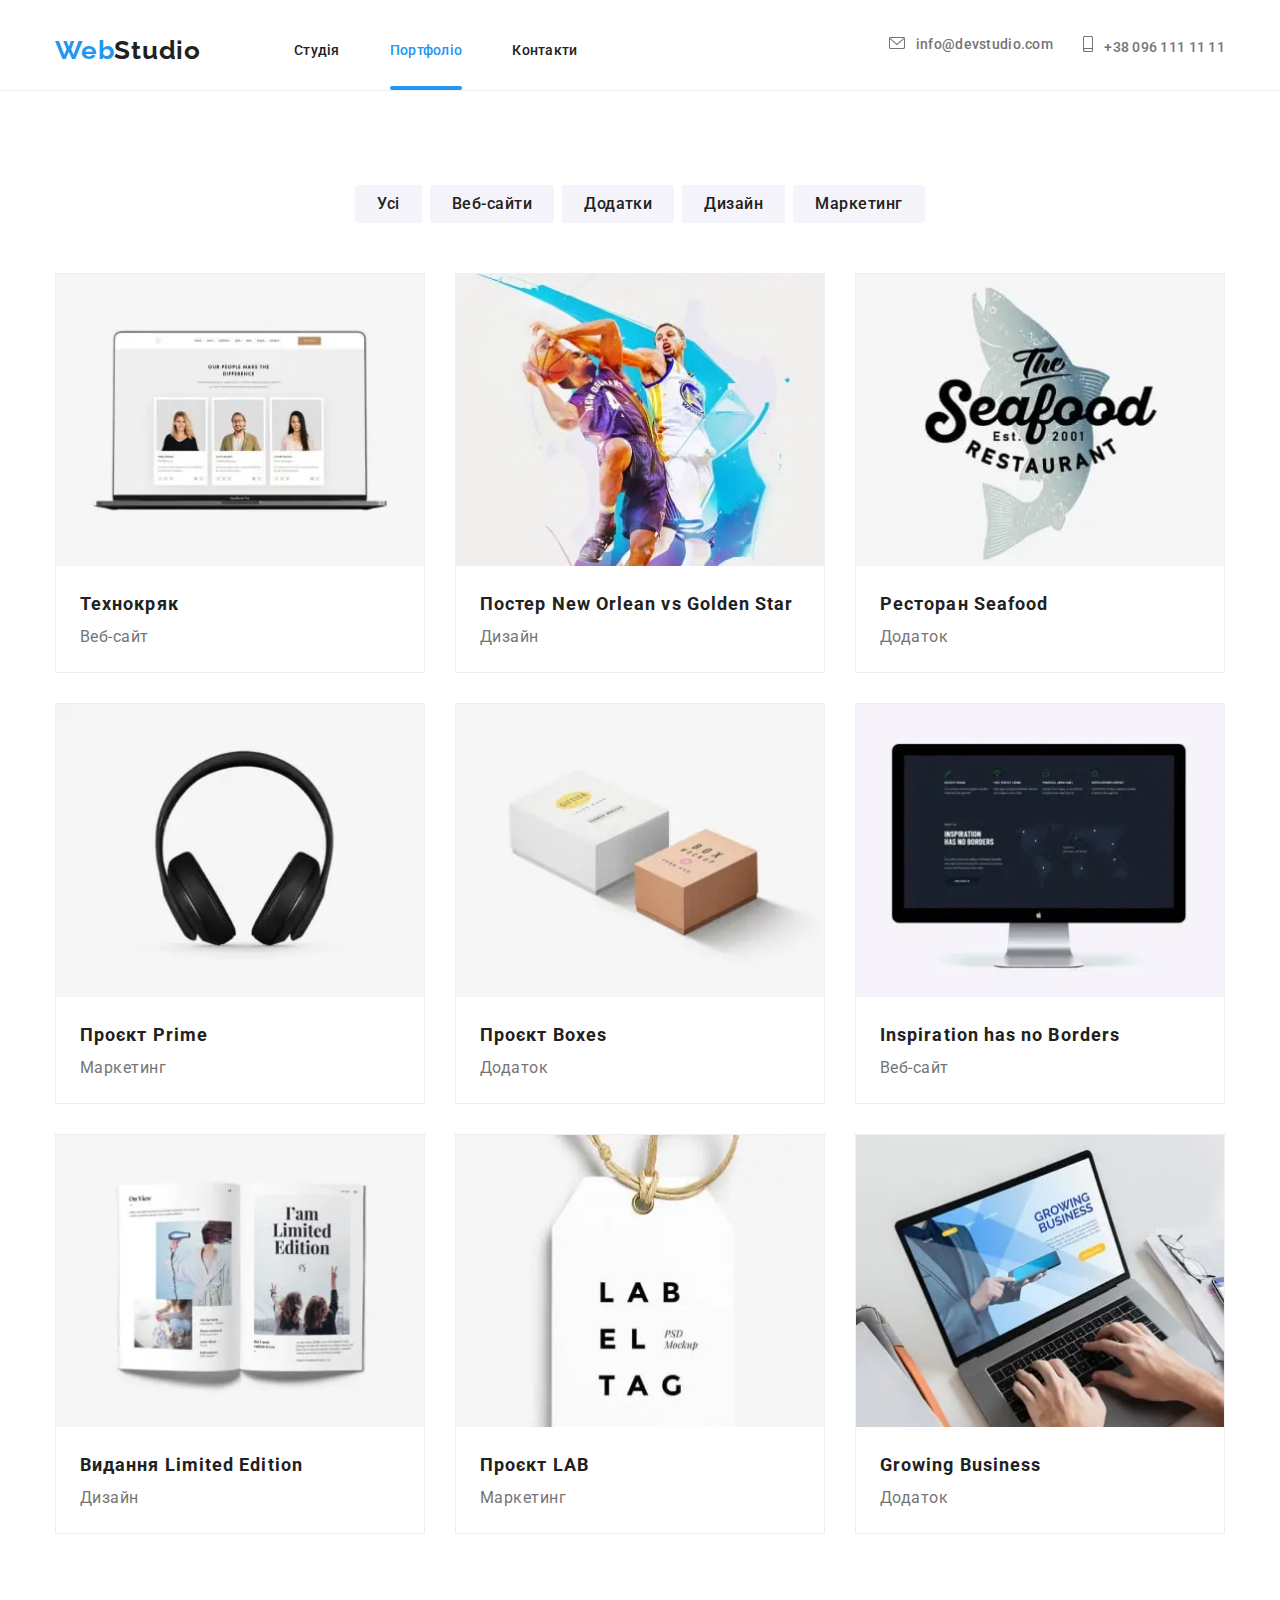
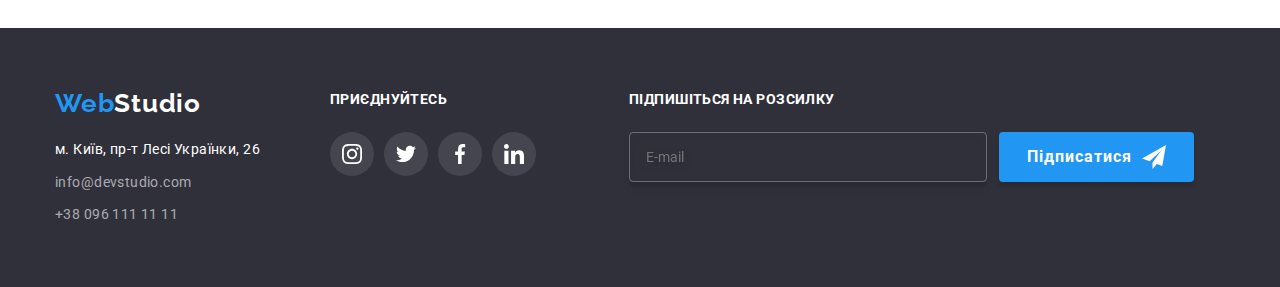
==== commit 9867494f: "build 1" ====
--- a/portfolio.html
+++ b/portfolio.html
@@ -11,7 +11,7 @@
 </head>
 <body>
                             <!-- ============================= HEADER ============================= -->
-    <header class="header">
+    <header class="header header-port">
         <div class="container header__nav-block">
             <nav class="header__main-nav">
                 <a href="./" class="logo">Web<span class="logo__header">Studio</span></a>
